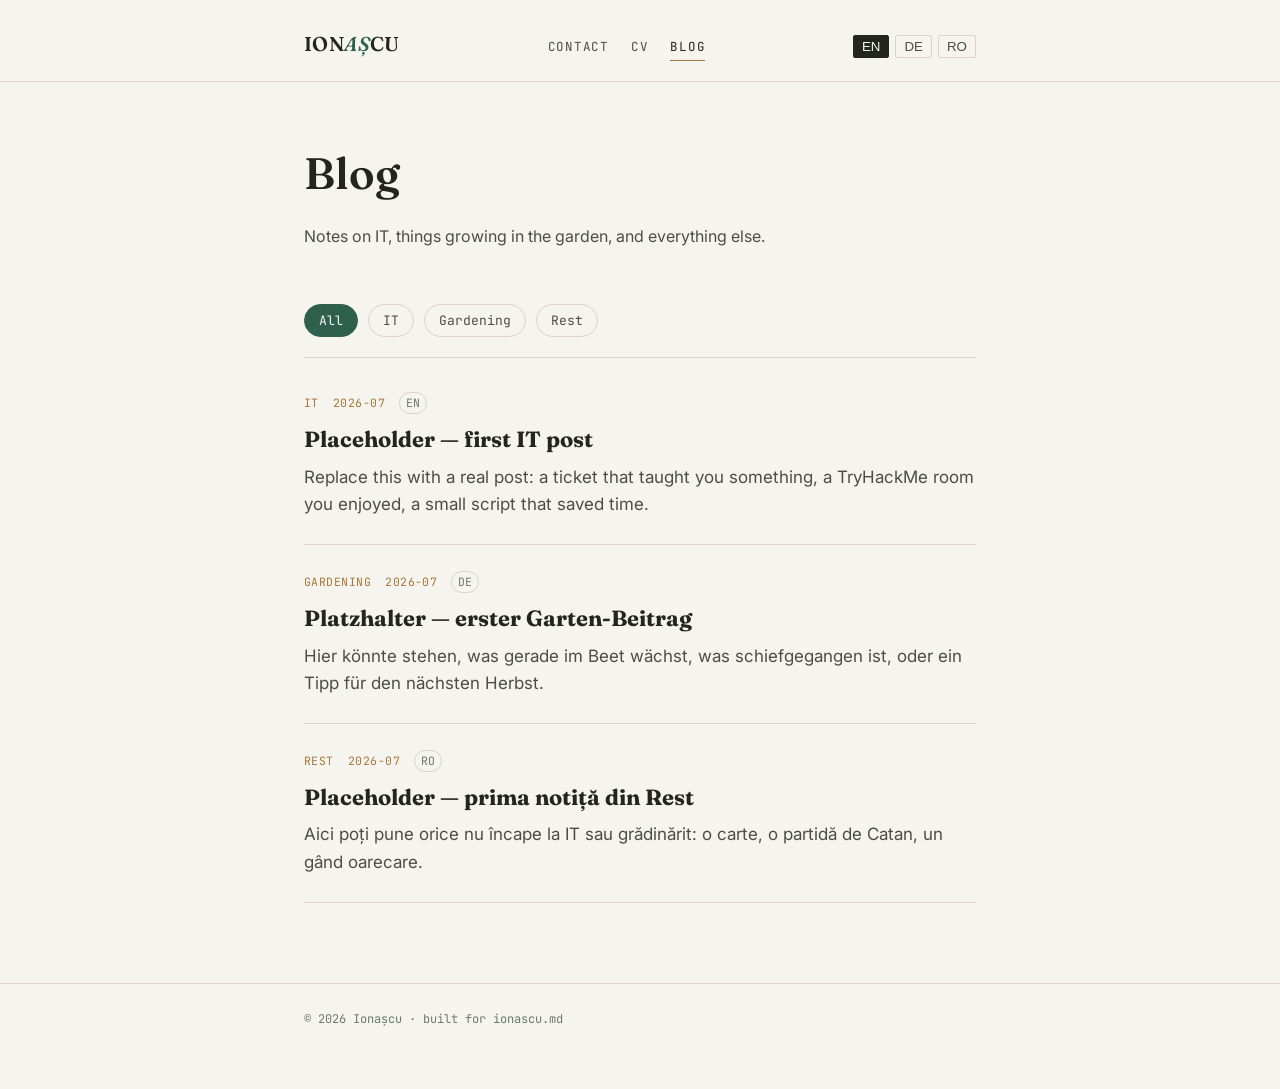
==== blog.html @ bf121630 "Add files via upload" ====
<!DOCTYPE html>
<html lang="en">
<head>
<meta charset="UTF-8">
<meta name="viewport" content="width=device-width, initial-scale=1.0">
<title>Blog — Ionașcu</title>
<meta name="description" content="Notes on IT, gardening, and everything else — by Ionașcu.">
<link rel="preconnect" href="https://fonts.googleapis.com">
<link rel="preconnect" href="https://fonts.gstatic.com" crossorigin>
<link href="https://fonts.googleapis.com/css2?family=Fraunces:ital,opsz,wght@0,9..144,400;0,9..144,600;1,9..144,500&family=Inter:wght@400;500;600&family=JetBrains+Mono:wght@400;500&display=swap" rel="stylesheet">
<link rel="stylesheet" href="assets/css/style.css">
</head>
<body>

<header class="site-header">
  <div class="wrap">
    <a class="brand" href="index.html">ION<em>AȘ</em>CU</a>
    <nav class="main-nav">
      <a href="index.html" data-i18n="nav_home">Contact</a>
      <a href="cv.html" data-i18n="nav_cv">CV</a>
      <a href="blog.html" data-i18n="nav_blog">Blog</a>
    </nav>
    <div class="lang-switch">
      <button data-lang="en">EN</button>
      <button data-lang="de">DE</button>
      <button data-lang="ro">RO</button>
    </div>
  </div>
</header>

<main class="wrap">
  <div class="page-head">
    <h1 data-i18n="blog_title">Blog</h1>
    <p class="sub" data-i18n="blog_subtitle">Notes on IT, things growing in the garden, and everything else.</p>
  </div>

  <div class="cat-tabs">
    <button data-cat="all" class="active" data-i18n="tab_all">All</button>
    <button data-cat="it" data-i18n="tab_it">IT</button>
    <button data-cat="gardening" data-i18n="tab_gardening">Gardening</button>
    <button data-cat="rest" data-i18n="tab_rest">Rest</button>
  </div>

  <div class="post-list" id="post-list"></div>
</main>

<footer class="site-footer">
  <div class="wrap"><span data-i18n="footer">© 2026 Ionașcu</span></div>
</footer>

<script src="assets/js/i18n.js"></script>
<script src="assets/js/main.js"></script>
</body>
</html>
---- assets/css/style.css ----
/* ==========================================================================
   IONAȘCU — visit card site
   Tokens: paper background, ink text, moss (signal green) + clay (ochre) accents
   Display: Fraunces · Body: Inter · Utility: JetBrains Mono
   ========================================================================== */

:root{
  --paper: #f6f4ee;
  --paper-dim: #efece2;
  --ink: #23261f;
  --ink-soft: #4b4f43;
  --wire: #6e7a6c;
  --moss: #2f5f4d;
  --moss-dim: #cfdcd3;
  --clay: #a8783a;
  --line: #dad5c6;
  --radius: 2px;
  --max-w: 720px;
  --speed: 220ms;
}

@media (prefers-color-scheme: dark){
  /* Intentionally not auto-switching to dark — the paper/ink pairing is the identity.
     Kept as a single deliberate theme rather than a generic light/dark toggle. */
}

*, *::before, *::after{ box-sizing: border-box; }

html{ scroll-behavior: smooth; }
@media (prefers-reduced-motion: reduce){
  html{ scroll-behavior: auto; }
  *, *::before, *::after{ animation-duration: 0.001ms !important; animation-iteration-count: 1 !important; transition-duration: 0.001ms !important; }
}

body{
  margin: 0;
  background: var(--paper);
  color: var(--ink);
  font-family: "Inter", -apple-system, BlinkMacSystemFont, "Segoe UI", sans-serif;
  font-size: 17px;
  line-height: 1.6;
  -webkit-font-smoothing: antialiased;
}

.wrap{
  max-width: var(--max-w);
  margin: 0 auto;
  padding: 0 24px;
}

/* ---------- Header / nav ---------- */
.site-header{
  border-bottom: 1px solid var(--line);
  padding: 28px 0 20px;
}
.site-header .wrap{
  display: flex;
  align-items: baseline;
  justify-content: space-between;
  gap: 16px;
  flex-wrap: wrap;
}
.brand{
  font-family: "Fraunces", Georgia, serif;
  font-weight: 600;
  font-size: 20px;
  letter-spacing: 0.02em;
  color: var(--ink);
  text-decoration: none;
}
.brand em{
  font-style: italic;
  color: var(--moss);
}
nav.main-nav{
  display: flex;
  align-items: center;
  gap: 22px;
}
nav.main-nav a{
  font-family: "JetBrains Mono", monospace;
  font-size: 12.5px;
  letter-spacing: 0.06em;
  text-transform: uppercase;
  color: var(--ink-soft);
  text-decoration: none;
  padding-bottom: 3px;
  border-bottom: 1px solid transparent;
  transition: color var(--speed), border-color var(--speed);
}
nav.main-nav a:hover,
nav.main-nav a:focus-visible{
  color: var(--moss);
  border-color: var(--moss);
}
nav.main-nav a.active{
  color: var(--ink);
  border-color: var(--clay);
}

.lang-switch{
  display: flex;
  gap: 6px;
  font-family: "JetBrains Mono", monospace;
  font-size: 12px;
}
.lang-switch button{
  background: none;
  border: 1px solid var(--line);
  color: var(--ink-soft);
  padding: 3px 8px;
  border-radius: var(--radius);
  cursor: pointer;
  transition: all var(--speed);
}
.lang-switch button:hover{ border-color: var(--moss); color: var(--moss); }
.lang-switch button.active{
  background: var(--ink);
  border-color: var(--ink);
  color: var(--paper);
}

/* ---------- Focus ---------- */
a:focus-visible, button:focus-visible{
  outline: 2px solid var(--moss);
  outline-offset: 2px;
}

/* ---------- Footer ---------- */
.site-footer{
  border-top: 1px solid var(--line);
  margin-top: 80px;
  padding: 26px 0 60px;
  font-family: "JetBrains Mono", monospace;
  font-size: 12px;
  color: var(--wire);
}

/* ---------- Hero (home / contact page) ---------- */
.hero{
  padding: 64px 0 40px;
  position: relative;
}
.hero-mark{
  position: relative;
  margin-bottom: 22px;
}
.hero-mark svg{
  position: absolute;
  top: -18px;
  left: -12px;
  width: 100%;
  max-width: 460px;
  height: auto;
  opacity: 0.55;
  z-index: 0;
}
.hero h1{
  position: relative;
  z-index: 1;
  font-family: "Fraunces", Georgia, serif;
  font-weight: 600;
  font-size: clamp(40px, 8vw, 64px);
  letter-spacing: 0.01em;
  margin: 0;
  line-height: 1;
}
.hero .role{
  position: relative;
  z-index: 1;
  font-family: "JetBrains Mono", monospace;
  font-size: 13px;
  letter-spacing: 0.05em;
  text-transform: uppercase;
  color: var(--moss);
  margin-top: 14px;
}
.hero .tagline{
  max-width: 52ch;
  color: var(--ink-soft);
  margin-top: 18px;
  font-size: 18px;
}

/* ---------- Contact list ---------- */
.contact-list{
  list-style: none;
  margin: 44px 0 0;
  padding: 0;
  border-top: 1px solid var(--line);
}
.contact-list li{
  border-bottom: 1px solid var(--line);
}
.contact-list a{
  display: flex;
  align-items: baseline;
  gap: 18px;
  padding: 18px 4px;
  text-decoration: none;
  color: var(--ink);
  transition: padding-left var(--speed), color var(--speed);
}
.contact-list a:hover,
.contact-list a:focus-visible{
  padding-left: 12px;
  color: var(--moss);
}
.contact-list .tag{
  font-family: "JetBrains Mono", monospace;
  font-size: 12px;
  color: var(--clay);
  min-width: 78px;
}
.contact-list .label{
  font-family: "Fraunces", Georgia, serif;
  font-size: 20px;
}
.contact-list .handle{
  margin-left: auto;
  font-family: "JetBrains Mono", monospace;
  font-size: 13px;
  color: var(--wire);
  white-space: nowrap;
}

.note{
  margin-top: 30px;
  font-size: 14px;
  color: var(--wire);
}

/* ---------- Page heading (CV / Blog) ---------- */
.page-head{
  padding: 56px 0 8px;
}
.page-head h1{
  font-family: "Fraunces", Georgia, serif;
  font-weight: 600;
  font-size: clamp(32px, 6vw, 44px);
  margin: 0 0 10px;
}
.page-head .sub{
  color: var(--ink-soft);
  font-size: 16px;
  max-width: 58ch;
}

/* ---------- CV timeline ---------- */
.cv-section{
  margin-top: 46px;
}
.cv-section > h2{
  font-family: "JetBrains Mono", monospace;
  font-size: 12.5px;
  letter-spacing: 0.08em;
  text-transform: uppercase;
  color: var(--moss);
  border-bottom: 1px solid var(--line);
  padding-bottom: 10px;
  margin-bottom: 6px;
}
.timeline{
  border-left: 1px solid var(--line);
  margin-left: 4px;
}
.entry{
  position: relative;
  padding: 22px 0 22px 26px;
}
.entry::before{
  content: "";
  position: absolute;
  left: -4.5px;
  top: 28px;
  width: 8px;
  height: 8px;
  background: var(--paper);
  border: 1.5px solid var(--moss);
  border-radius: 50%;
}
.entry .dates{
  font-family: "JetBrains Mono", monospace;
  font-size: 12px;
  color: var(--clay);
  letter-spacing: 0.02em;
}
.entry h3{
  font-family: "Fraunces", Georgia, serif;
  font-size: 20px;
  margin: 4px 0 2px;
}
.entry .org{
  color: var(--ink-soft);
  font-size: 14.5px;
  margin-bottom: 8px;
}
.entry ul{
  margin: 6px 0 0;
  padding-left: 18px;
}
.entry li{
  margin: 4px 0;
  font-size: 15px;
  color: var(--ink-soft);
}

.skill-grid{
  display: grid;
  grid-template-columns: 1fr 1fr;
  gap: 22px 30px;
  margin-top: 4px;
}
@media (max-width: 560px){
  .skill-grid{ grid-template-columns: 1fr; }
}
.skill-grid h4{
  font-family: "JetBrains Mono", monospace;
  font-size: 11.5px;
  letter-spacing: 0.06em;
  text-transform: uppercase;
  color: var(--wire);
  margin: 18px 0 8px;
}
.skill-grid p, .skill-grid ul{
  margin: 0;
  font-size: 15px;
  color: var(--ink-soft);
}
.skill-grid ul{ padding-left: 18px; }

.lang-bars{ margin-top: 4px; }
.lang-bar{
  display: grid;
  grid-template-columns: 90px 1fr 40px;
  align-items: center;
  gap: 10px;
  margin: 8px 0;
  font-family: "JetBrains Mono", monospace;
  font-size: 12.5px;
}
.lang-bar .track{
  height: 6px;
  background: var(--paper-dim);
  border-radius: 4px;
  overflow: hidden;
}
.lang-bar .fill{ height: 100%; background: var(--moss); }

.print-btn{
  font-family: "JetBrains Mono", monospace;
  font-size: 12px;
  letter-spacing: 0.05em;
  text-transform: uppercase;
  background: none;
  border: 1px solid var(--ink);
  color: var(--ink);
  padding: 9px 16px;
  border-radius: var(--radius);
  cursor: pointer;
  margin-top: 40px;
  transition: all var(--speed);
}
.print-btn:hover{ background: var(--ink); color: var(--paper); }

/* ---------- Blog ---------- */
.cat-tabs{
  display: flex;
  gap: 10px;
  flex-wrap: wrap;
  margin: 30px 0 8px;
  padding-bottom: 20px;
  border-bottom: 1px solid var(--line);
}
.cat-tabs button{
  font-family: "JetBrains Mono", monospace;
  font-size: 13px;
  background: none;
  border: 1px solid var(--line);
  color: var(--ink-soft);
  padding: 7px 14px;
  border-radius: 999px;
  cursor: pointer;
  transition: all var(--speed);
}
.cat-tabs button:hover{ border-color: var(--moss); color: var(--moss); }
.cat-tabs button.active{
  background: var(--moss);
  border-color: var(--moss);
  color: var(--paper);
}

.post-list{ margin-top: 8px; }
.post{
  padding: 26px 0;
  border-bottom: 1px solid var(--line);
}
.post .meta{
  font-family: "JetBrains Mono", monospace;
  font-size: 11.5px;
  letter-spacing: 0.04em;
  text-transform: uppercase;
  color: var(--clay);
  display: flex;
  gap: 14px;
  align-items: center;
}
.post .meta .lang-tag{
  color: var(--wire);
  border: 1px solid var(--line);
  padding: 1px 6px;
  border-radius: 999px;
  text-transform: none;
  letter-spacing: 0;
}
.post h3{
  font-family: "Fraunces", Georgia, serif;
  font-size: 22px;
  margin: 8px 0 6px;
}
.post p{ color: var(--ink-soft); margin: 0; }
.post.hidden{ display: none; }

.empty-state{
  padding: 40px 0;
  color: var(--wire);
  font-family: "JetBrains Mono", monospace;
  font-size: 13px;
}

[data-i18n], [data-i18n-html]{ }
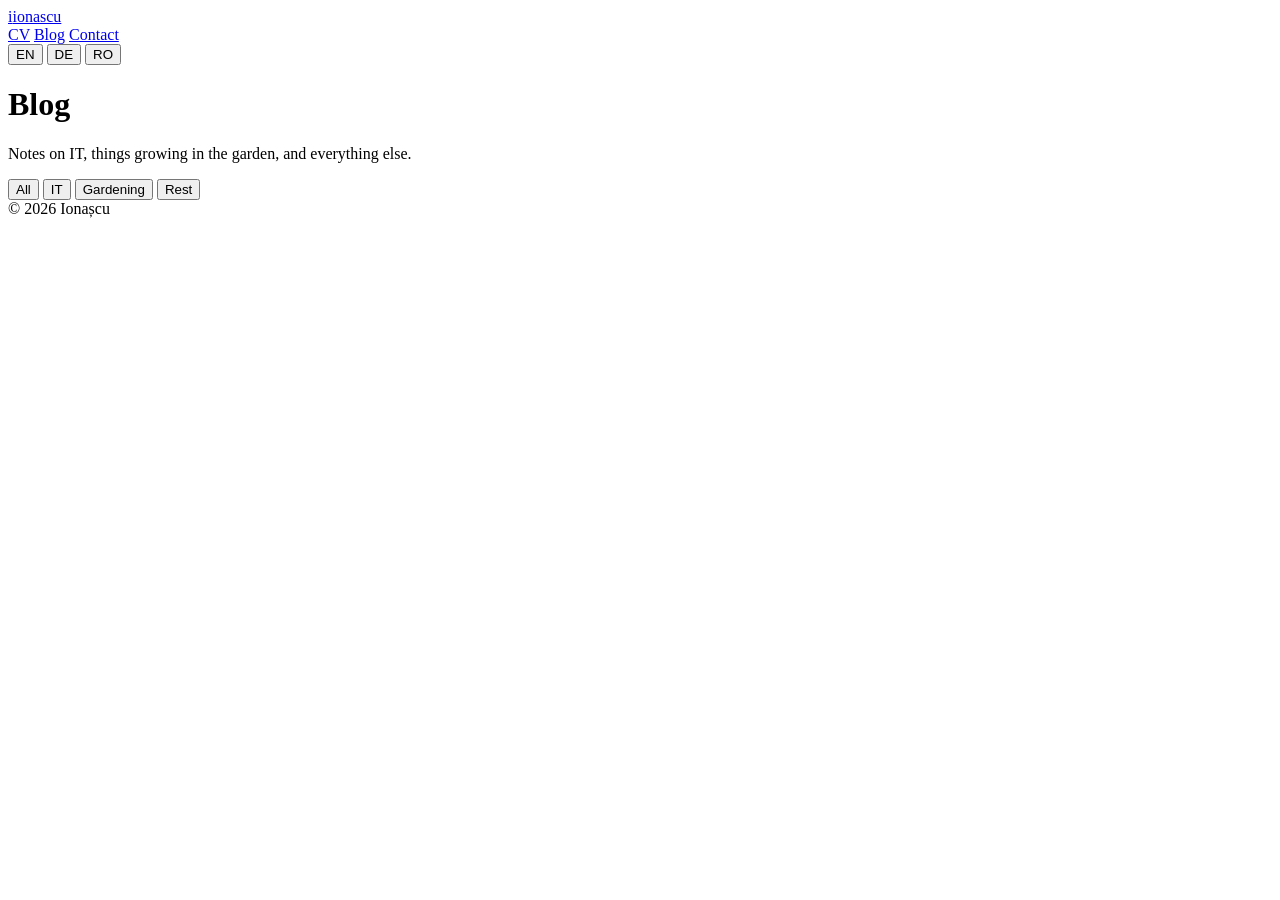
==== commit ad0cf5e8: "Add files via upload" ====
--- a/blog.html
+++ b/blog.html
@@ -8,17 +8,21 @@
 <link rel="preconnect" href="https://fonts.googleapis.com">
 <link rel="preconnect" href="https://fonts.gstatic.com" crossorigin>
 <link href="https://fonts.googleapis.com/css2?family=Fraunces:ital,opsz,wght@0,9..144,400;0,9..144,600;1,9..144,500&family=Inter:wght@400;500;600&family=JetBrains+Mono:wght@400;500&display=swap" rel="stylesheet">
+<link rel="icon" type="image/x-icon" href="favicon.ico">
+<link rel="icon" type="image/png" sizes="32x32" href="assets/img/favicon-32x32.png">
+<link rel="icon" type="image/png" sizes="16x16" href="assets/img/favicon-16x16.png">
+<link rel="apple-touch-icon" sizes="180x180" href="assets/img/apple-touch-icon.png">
 <link rel="stylesheet" href="assets/css/style.css">
 </head>
 <body>
 
 <header class="site-header">
   <div class="wrap">
-    <a class="brand" href="index.html">ION<em>AȘ</em>CU</a>
+    <a class="brand" href="index.html"><span class="badge badge--sm">i</span><span class="word">ionascu</span></a>
     <nav class="main-nav">
-      <a href="index.html" data-i18n="nav_home">Contact</a>
       <a href="cv.html" data-i18n="nav_cv">CV</a>
       <a href="blog.html" data-i18n="nav_blog">Blog</a>
+      <a href="contact.html" data-i18n="nav_contact">Contact</a>
     </nav>
     <div class="lang-switch">
       <button data-lang="en">EN</button>
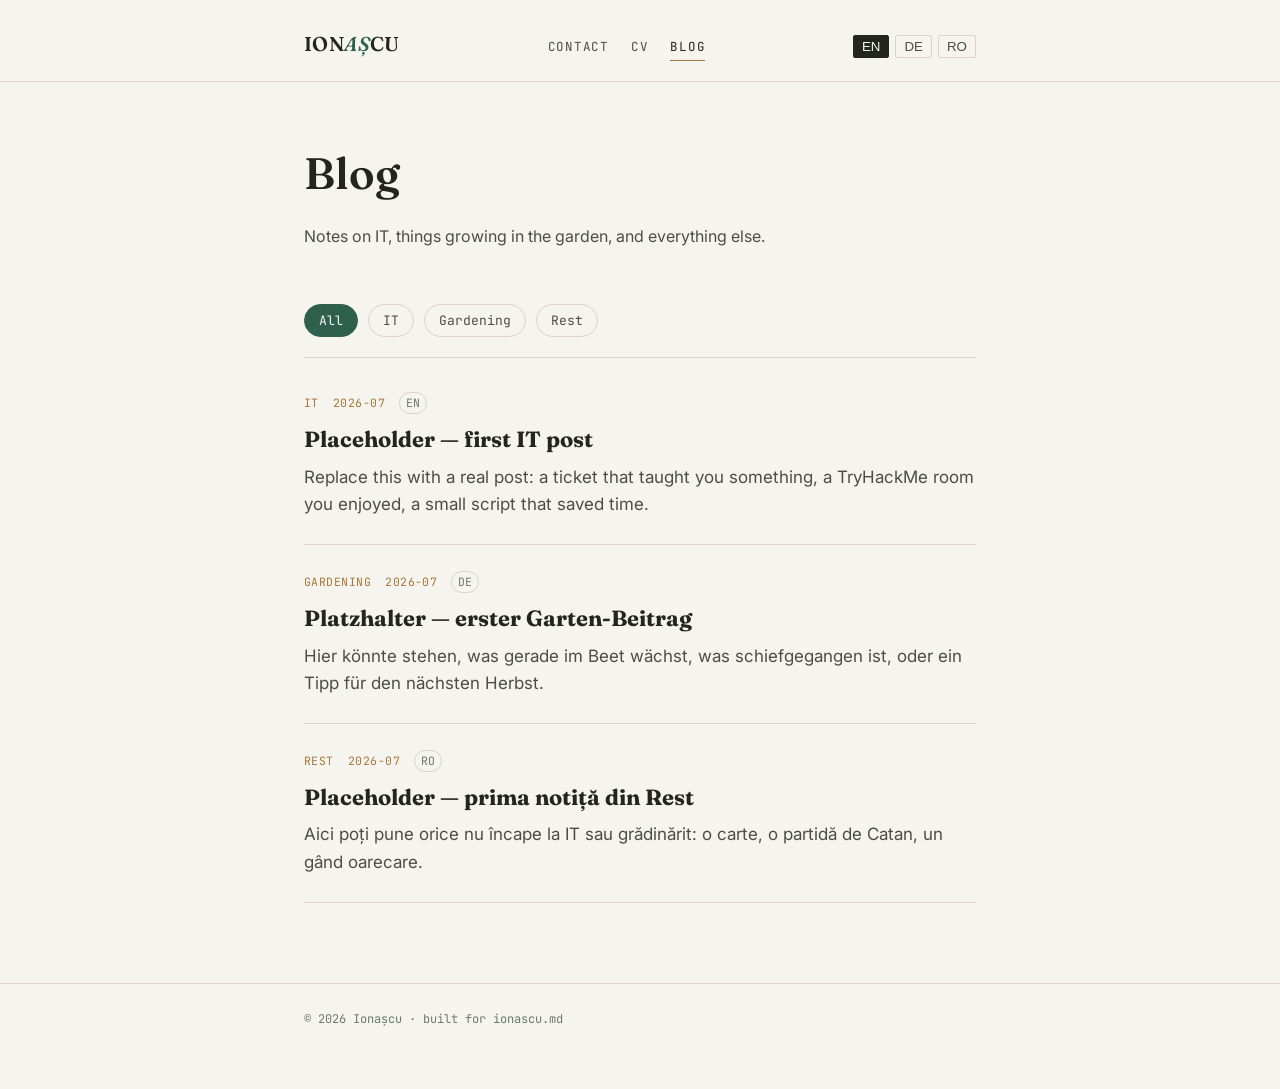
==== commit e39b6648: "Add files via upload" ====
--- a/blog.html
+++ b/blog.html
@@ -8,21 +8,17 @@
 <link rel="preconnect" href="https://fonts.googleapis.com">
 <link rel="preconnect" href="https://fonts.gstatic.com" crossorigin>
 <link href="https://fonts.googleapis.com/css2?family=Fraunces:ital,opsz,wght@0,9..144,400;0,9..144,600;1,9..144,500&family=Inter:wght@400;500;600&family=JetBrains+Mono:wght@400;500&display=swap" rel="stylesheet">
-<link rel="icon" type="image/x-icon" href="favicon.ico">
-<link rel="icon" type="image/png" sizes="32x32" href="assets/img/favicon-32x32.png">
-<link rel="icon" type="image/png" sizes="16x16" href="assets/img/favicon-16x16.png">
-<link rel="apple-touch-icon" sizes="180x180" href="assets/img/apple-touch-icon.png">
 <link rel="stylesheet" href="assets/css/style.css">
 </head>
 <body>
 
 <header class="site-header">
   <div class="wrap">
-    <a class="brand" href="index.html"><span class="badge badge--sm">i</span><span class="word">ionascu</span></a>
+    <a class="brand" href="index.html">ION<em>AȘ</em>CU</a>
     <nav class="main-nav">
+      <a href="index.html" data-i18n="nav_home">Contact</a>
       <a href="cv.html" data-i18n="nav_cv">CV</a>
       <a href="blog.html" data-i18n="nav_blog">Blog</a>
-      <a href="contact.html" data-i18n="nav_contact">Contact</a>
     </nav>
     <div class="lang-switch">
       <button data-lang="en">EN</button>
--- a/assets/css/style.css
+++ b/assets/css/style.css
@@ -0,0 +1,431 @@
+/* ==========================================================================
+   IONAȘCU — visit card site
+   Tokens: paper background, ink text, moss (signal green) + clay (ochre) accents
+   Display: Fraunces · Body: Inter · Utility: JetBrains Mono
+   ========================================================================== */
+
+:root{
+  --paper: #f6f4ee;
+  --paper-dim: #efece2;
+  --ink: #23261f;
+  --ink-soft: #4b4f43;
+  --wire: #6e7a6c;
+  --moss: #2f5f4d;
+  --moss-dim: #cfdcd3;
+  --clay: #a8783a;
+  --line: #dad5c6;
+  --radius: 2px;
+  --max-w: 720px;
+  --speed: 220ms;
+}
+
+@media (prefers-color-scheme: dark){
+  /* Intentionally not auto-switching to dark — the paper/ink pairing is the identity.
+     Kept as a single deliberate theme rather than a generic light/dark toggle. */
+}
+
+*, *::before, *::after{ box-sizing: border-box; }
+
+html{ scroll-behavior: smooth; }
+@media (prefers-reduced-motion: reduce){
+  html{ scroll-behavior: auto; }
+  *, *::before, *::after{ animation-duration: 0.001ms !important; animation-iteration-count: 1 !important; transition-duration: 0.001ms !important; }
+}
+
+body{
+  margin: 0;
+  background: var(--paper);
+  color: var(--ink);
+  font-family: "Inter", -apple-system, BlinkMacSystemFont, "Segoe UI", sans-serif;
+  font-size: 17px;
+  line-height: 1.6;
+  -webkit-font-smoothing: antialiased;
+}
+
+.wrap{
+  max-width: var(--max-w);
+  margin: 0 auto;
+  padding: 0 24px;
+}
+
+/* ---------- Header / nav ---------- */
+.site-header{
+  border-bottom: 1px solid var(--line);
+  padding: 28px 0 20px;
+}
+.site-header .wrap{
+  display: flex;
+  align-items: baseline;
+  justify-content: space-between;
+  gap: 16px;
+  flex-wrap: wrap;
+}
+.brand{
+  font-family: "Fraunces", Georgia, serif;
+  font-weight: 600;
+  font-size: 20px;
+  letter-spacing: 0.02em;
+  color: var(--ink);
+  text-decoration: none;
+}
+.brand em{
+  font-style: italic;
+  color: var(--moss);
+}
+nav.main-nav{
+  display: flex;
+  align-items: center;
+  gap: 22px;
+}
+nav.main-nav a{
+  font-family: "JetBrains Mono", monospace;
+  font-size: 12.5px;
+  letter-spacing: 0.06em;
+  text-transform: uppercase;
+  color: var(--ink-soft);
+  text-decoration: none;
+  padding-bottom: 3px;
+  border-bottom: 1px solid transparent;
+  transition: color var(--speed), border-color var(--speed);
+}
+nav.main-nav a:hover,
+nav.main-nav a:focus-visible{
+  color: var(--moss);
+  border-color: var(--moss);
+}
+nav.main-nav a.active{
+  color: var(--ink);
+  border-color: var(--clay);
+}
+
+.lang-switch{
+  display: flex;
+  gap: 6px;
+  font-family: "JetBrains Mono", monospace;
+  font-size: 12px;
+}
+.lang-switch button{
+  background: none;
+  border: 1px solid var(--line);
+  color: var(--ink-soft);
+  padding: 3px 8px;
+  border-radius: var(--radius);
+  cursor: pointer;
+  transition: all var(--speed);
+}
+.lang-switch button:hover{ border-color: var(--moss); color: var(--moss); }
+.lang-switch button.active{
+  background: var(--ink);
+  border-color: var(--ink);
+  color: var(--paper);
+}
+
+/* ---------- Focus ---------- */
+a:focus-visible, button:focus-visible{
+  outline: 2px solid var(--moss);
+  outline-offset: 2px;
+}
+
+/* ---------- Footer ---------- */
+.site-footer{
+  border-top: 1px solid var(--line);
+  margin-top: 80px;
+  padding: 26px 0 60px;
+  font-family: "JetBrains Mono", monospace;
+  font-size: 12px;
+  color: var(--wire);
+}
+
+/* ---------- Hero (home / contact page) ---------- */
+.hero{
+  padding: 64px 0 40px;
+  position: relative;
+}
+.hero-mark{
+  position: relative;
+  margin-bottom: 22px;
+}
+.hero-mark svg{
+  position: absolute;
+  top: -18px;
+  left: -12px;
+  width: 100%;
+  max-width: 460px;
+  height: auto;
+  opacity: 0.55;
+  z-index: 0;
+}
+.hero h1{
+  position: relative;
+  z-index: 1;
+  font-family: "Fraunces", Georgia, serif;
+  font-weight: 600;
+  font-size: clamp(40px, 8vw, 64px);
+  letter-spacing: 0.01em;
+  margin: 0;
+  line-height: 1;
+}
+.hero .role{
+  position: relative;
+  z-index: 1;
+  font-family: "JetBrains Mono", monospace;
+  font-size: 13px;
+  letter-spacing: 0.05em;
+  text-transform: uppercase;
+  color: var(--moss);
+  margin-top: 14px;
+}
+.hero .tagline{
+  max-width: 52ch;
+  color: var(--ink-soft);
+  margin-top: 18px;
+  font-size: 18px;
+}
+
+/* ---------- Contact list ---------- */
+.contact-list{
+  list-style: none;
+  margin: 44px 0 0;
+  padding: 0;
+  border-top: 1px solid var(--line);
+}
+.contact-list li{
+  border-bottom: 1px solid var(--line);
+}
+.contact-list a{
+  display: flex;
+  align-items: baseline;
+  gap: 18px;
+  padding: 18px 4px;
+  text-decoration: none;
+  color: var(--ink);
+  transition: padding-left var(--speed), color var(--speed);
+}
+.contact-list a:hover,
+.contact-list a:focus-visible{
+  padding-left: 12px;
+  color: var(--moss);
+}
+.contact-list .tag{
+  font-family: "JetBrains Mono", monospace;
+  font-size: 12px;
+  color: var(--clay);
+  min-width: 78px;
+}
+.contact-list .label{
+  font-family: "Fraunces", Georgia, serif;
+  font-size: 20px;
+}
+.contact-list .handle{
+  margin-left: auto;
+  font-family: "JetBrains Mono", monospace;
+  font-size: 13px;
+  color: var(--wire);
+  white-space: nowrap;
+}
+
+.note{
+  margin-top: 30px;
+  font-size: 14px;
+  color: var(--wire);
+}
+
+/* ---------- Page heading (CV / Blog) ---------- */
+.page-head{
+  padding: 56px 0 8px;
+}
+.page-head h1{
+  font-family: "Fraunces", Georgia, serif;
+  font-weight: 600;
+  font-size: clamp(32px, 6vw, 44px);
+  margin: 0 0 10px;
+}
+.page-head .sub{
+  color: var(--ink-soft);
+  font-size: 16px;
+  max-width: 58ch;
+}
+
+/* ---------- CV timeline ---------- */
+.cv-section{
+  margin-top: 46px;
+}
+.cv-section > h2{
+  font-family: "JetBrains Mono", monospace;
+  font-size: 12.5px;
+  letter-spacing: 0.08em;
+  text-transform: uppercase;
+  color: var(--moss);
+  border-bottom: 1px solid var(--line);
+  padding-bottom: 10px;
+  margin-bottom: 6px;
+}
+.timeline{
+  border-left: 1px solid var(--line);
+  margin-left: 4px;
+}
+.entry{
+  position: relative;
+  padding: 22px 0 22px 26px;
+}
+.entry::before{
+  content: "";
+  position: absolute;
+  left: -4.5px;
+  top: 28px;
+  width: 8px;
+  height: 8px;
+  background: var(--paper);
+  border: 1.5px solid var(--moss);
+  border-radius: 50%;
+}
+.entry .dates{
+  font-family: "JetBrains Mono", monospace;
+  font-size: 12px;
+  color: var(--clay);
+  letter-spacing: 0.02em;
+}
+.entry h3{
+  font-family: "Fraunces", Georgia, serif;
+  font-size: 20px;
+  margin: 4px 0 2px;
+}
+.entry .org{
+  color: var(--ink-soft);
+  font-size: 14.5px;
+  margin-bottom: 8px;
+}
+.entry ul{
+  margin: 6px 0 0;
+  padding-left: 18px;
+}
+.entry li{
+  margin: 4px 0;
+  font-size: 15px;
+  color: var(--ink-soft);
+}
+
+.skill-grid{
+  display: grid;
+  grid-template-columns: 1fr 1fr;
+  gap: 22px 30px;
+  margin-top: 4px;
+}
+@media (max-width: 560px){
+  .skill-grid{ grid-template-columns: 1fr; }
+}
+.skill-grid h4{
+  font-family: "JetBrains Mono", monospace;
+  font-size: 11.5px;
+  letter-spacing: 0.06em;
+  text-transform: uppercase;
+  color: var(--wire);
+  margin: 18px 0 8px;
+}
+.skill-grid p, .skill-grid ul{
+  margin: 0;
+  font-size: 15px;
+  color: var(--ink-soft);
+}
+.skill-grid ul{ padding-left: 18px; }
+
+.lang-bars{ margin-top: 4px; }
+.lang-bar{
+  display: grid;
+  grid-template-columns: 90px 1fr 40px;
+  align-items: center;
+  gap: 10px;
+  margin: 8px 0;
+  font-family: "JetBrains Mono", monospace;
+  font-size: 12.5px;
+}
+.lang-bar .track{
+  height: 6px;
+  background: var(--paper-dim);
+  border-radius: 4px;
+  overflow: hidden;
+}
+.lang-bar .fill{ height: 100%; background: var(--moss); }
+
+.print-btn{
+  font-family: "JetBrains Mono", monospace;
+  font-size: 12px;
+  letter-spacing: 0.05em;
+  text-transform: uppercase;
+  background: none;
+  border: 1px solid var(--ink);
+  color: var(--ink);
+  padding: 9px 16px;
+  border-radius: var(--radius);
+  cursor: pointer;
+  margin-top: 40px;
+  transition: all var(--speed);
+}
+.print-btn:hover{ background: var(--ink); color: var(--paper); }
+
+/* ---------- Blog ---------- */
+.cat-tabs{
+  display: flex;
+  gap: 10px;
+  flex-wrap: wrap;
+  margin: 30px 0 8px;
+  padding-bottom: 20px;
+  border-bottom: 1px solid var(--line);
+}
+.cat-tabs button{
+  font-family: "JetBrains Mono", monospace;
+  font-size: 13px;
+  background: none;
+  border: 1px solid var(--line);
+  color: var(--ink-soft);
+  padding: 7px 14px;
+  border-radius: 999px;
+  cursor: pointer;
+  transition: all var(--speed);
+}
+.cat-tabs button:hover{ border-color: var(--moss); color: var(--moss); }
+.cat-tabs button.active{
+  background: var(--moss);
+  border-color: var(--moss);
+  color: var(--paper);
+}
+
+.post-list{ margin-top: 8px; }
+.post{
+  padding: 26px 0;
+  border-bottom: 1px solid var(--line);
+}
+.post .meta{
+  font-family: "JetBrains Mono", monospace;
+  font-size: 11.5px;
+  letter-spacing: 0.04em;
+  text-transform: uppercase;
+  color: var(--clay);
+  display: flex;
+  gap: 14px;
+  align-items: center;
+}
+.post .meta .lang-tag{
+  color: var(--wire);
+  border: 1px solid var(--line);
+  padding: 1px 6px;
+  border-radius: 999px;
+  text-transform: none;
+  letter-spacing: 0;
+}
+.post h3{
+  font-family: "Fraunces", Georgia, serif;
+  font-size: 22px;
+  margin: 8px 0 6px;
+}
+.post p{ color: var(--ink-soft); margin: 0; }
+.post.hidden{ display: none; }
+
+.empty-state{
+  padding: 40px 0;
+  color: var(--wire);
+  font-family: "JetBrains Mono", monospace;
+  font-size: 13px;
+}
+
+[data-i18n], [data-i18n-html]{ }
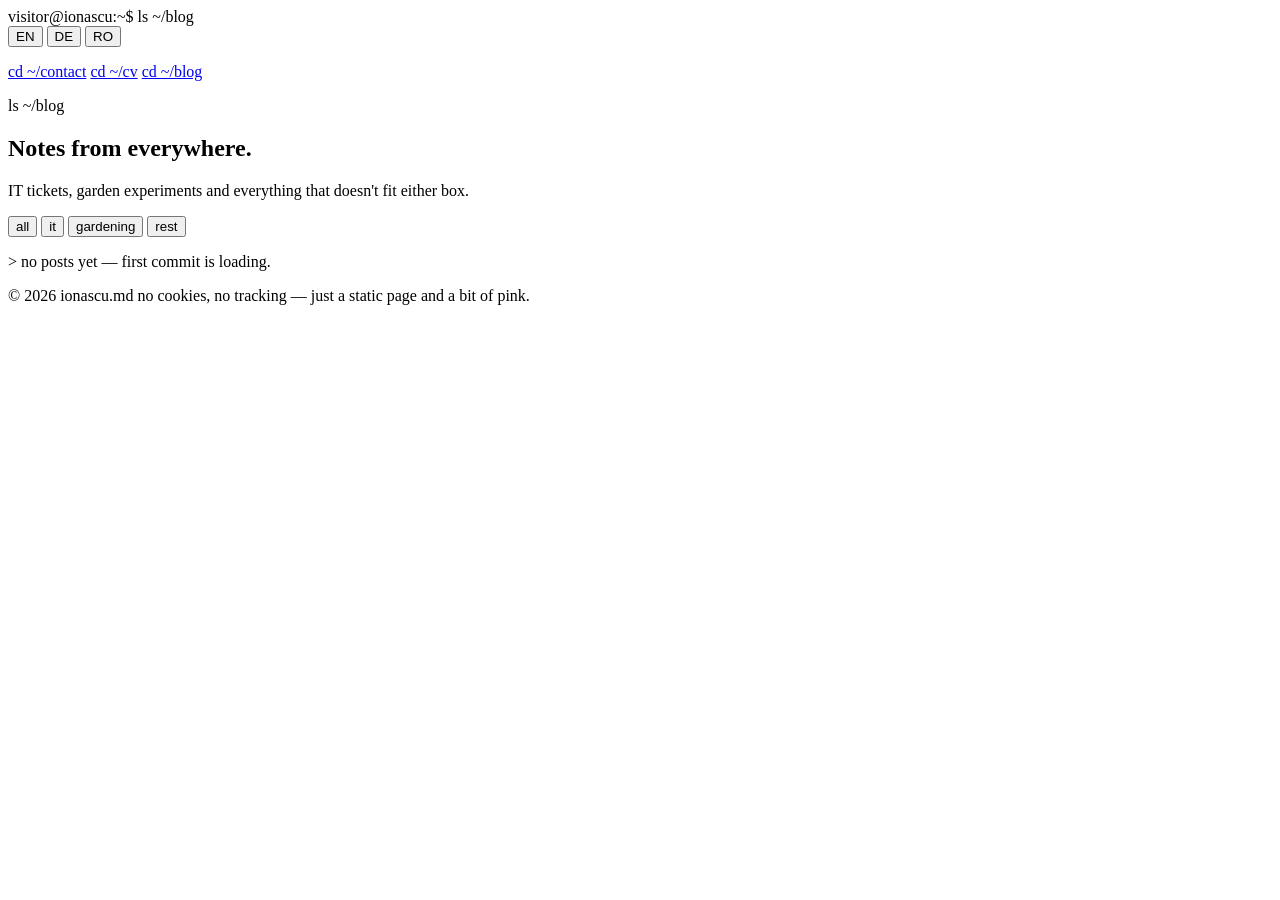
==== commit 3933ca35: "Add files via upload" ====
--- a/blog.html
+++ b/blog.html
@@ -3,52 +3,58 @@
 <head>
 <meta charset="UTF-8">
 <meta name="viewport" content="width=device-width, initial-scale=1.0">
-<title>Blog — Ionașcu</title>
-<meta name="description" content="Notes on IT, gardening, and everything else — by Ionașcu.">
-<link rel="preconnect" href="https://fonts.googleapis.com">
-<link rel="preconnect" href="https://fonts.gstatic.com" crossorigin>
-<link href="https://fonts.googleapis.com/css2?family=Fraunces:ital,opsz,wght@0,9..144,400;0,9..144,600;1,9..144,500&family=Inter:wght@400;500;600&family=JetBrains+Mono:wght@400;500&display=swap" rel="stylesheet">
-<link rel="stylesheet" href="assets/css/style.css">
+<title>ionascu.md — blog</title>
+<meta name="description" content="Blog of ionascu.md — IT, gardening and everything else.">
+<link rel="icon" href="assets/favicon.svg" type="image/svg+xml">
+<link rel="stylesheet" href="assets/style.css">
 </head>
-<body>
+<body data-page="blog">
+<div class="wrap">
 
-<header class="site-header">
-  <div class="wrap">
-    <a class="brand" href="index.html">ION<em>AȘ</em>CU</a>
-    <nav class="main-nav">
-      <a href="index.html" data-i18n="nav_home">Contact</a>
-      <a href="cv.html" data-i18n="nav_cv">CV</a>
-      <a href="blog.html" data-i18n="nav_blog">Blog</a>
-    </nav>
-    <div class="lang-switch">
-      <button data-lang="en">EN</button>
-      <button data-lang="de">DE</button>
-      <button data-lang="ro">RO</button>
+  <div class="termbar">
+    <div class="termbar-top">
+      <div class="dots"><span></span><span></span><span></span></div>
+      <div class="termbar-path" data-i18n="path">visitor@ionascu:~$ ls ~/blog</div>
+      <div class="lang-switch" role="group" aria-label="Language">
+        <button type="button" data-lang="en" aria-pressed="true">EN</button>
+        <button type="button" data-lang="de" aria-pressed="false">DE</button>
+        <button type="button" data-lang="ro" aria-pressed="false">RO</button>
+      </div>
+    </div>
+    <div class="termbar-body">
+      <p class="prompt-line" data-i18n-html="prompt_html"></p>
+      <nav class="commands">
+        <a href="index.html" data-i18n="nav_contact">cd ~/contact</a>
+        <a href="cv.html" data-i18n="nav_cv">cd ~/cv</a>
+        <a href="blog.html" aria-current="page" data-i18n="nav_blog">cd ~/blog</a>
+      </nav>
     </div>
   </div>
-</header>
 
-<main class="wrap">
-  <div class="page-head">
-    <h1 data-i18n="blog_title">Blog</h1>
-    <p class="sub" data-i18n="blog_subtitle">Notes on IT, things growing in the garden, and everything else.</p>
+  <section class="hero">
+    <p class="eyebrow" data-i18n="eyebrow">ls ~/blog</p>
+    <h1 data-i18n-html="title_html">Notes from <span class="accent">everywhere</span>.</h1>
+    <p class="tagline" data-i18n="tagline">IT tickets, garden experiments and everything that doesn't fit either box.</p>
+  </section>
+
+  <div class="tabs" role="tablist" aria-label="Blog categories">
+    <button class="tab" type="button" data-cat="all" role="tab" aria-selected="true" data-i18n="tab_all">all</button>
+    <button class="tab" type="button" data-cat="it" role="tab" aria-selected="false" data-i18n="tab_it">it</button>
+    <button class="tab" type="button" data-cat="gardening" role="tab" aria-selected="false" data-i18n="tab_gardening">gardening</button>
+    <button class="tab" type="button" data-cat="rest" role="tab" aria-selected="false" data-i18n="tab_rest">rest</button>
   </div>
 
-  <div class="cat-tabs">
-    <button data-cat="all" class="active" data-i18n="tab_all">All</button>
-    <button data-cat="it" data-i18n="tab_it">IT</button>
-    <button data-cat="gardening" data-i18n="tab_gardening">Gardening</button>
-    <button data-cat="rest" data-i18n="tab_rest">Rest</button>
+  <div class="posts">
+    <p class="empty" id="empty-state"><span>&gt;</span> no posts yet — first commit is loading.</p>
   </div>
 
-  <div class="post-list" id="post-list"></div>
-</main>
+  <footer>
+    <span data-i18n="footer_left">© 2026 ionascu.md</span>
+    <span data-i18n="footer_note">no cookies, no tracking — just a static page and a bit of pink.</span>
+  </footer>
 
-<footer class="site-footer">
-  <div class="wrap"><span data-i18n="footer">© 2026 Ionașcu</span></div>
-</footer>
-
-<script src="assets/js/i18n.js"></script>
-<script src="assets/js/main.js"></script>
+</div>
+<script src="assets/i18n.js"></script>
+<script src="assets/main.js"></script>
 </body>
 </html>
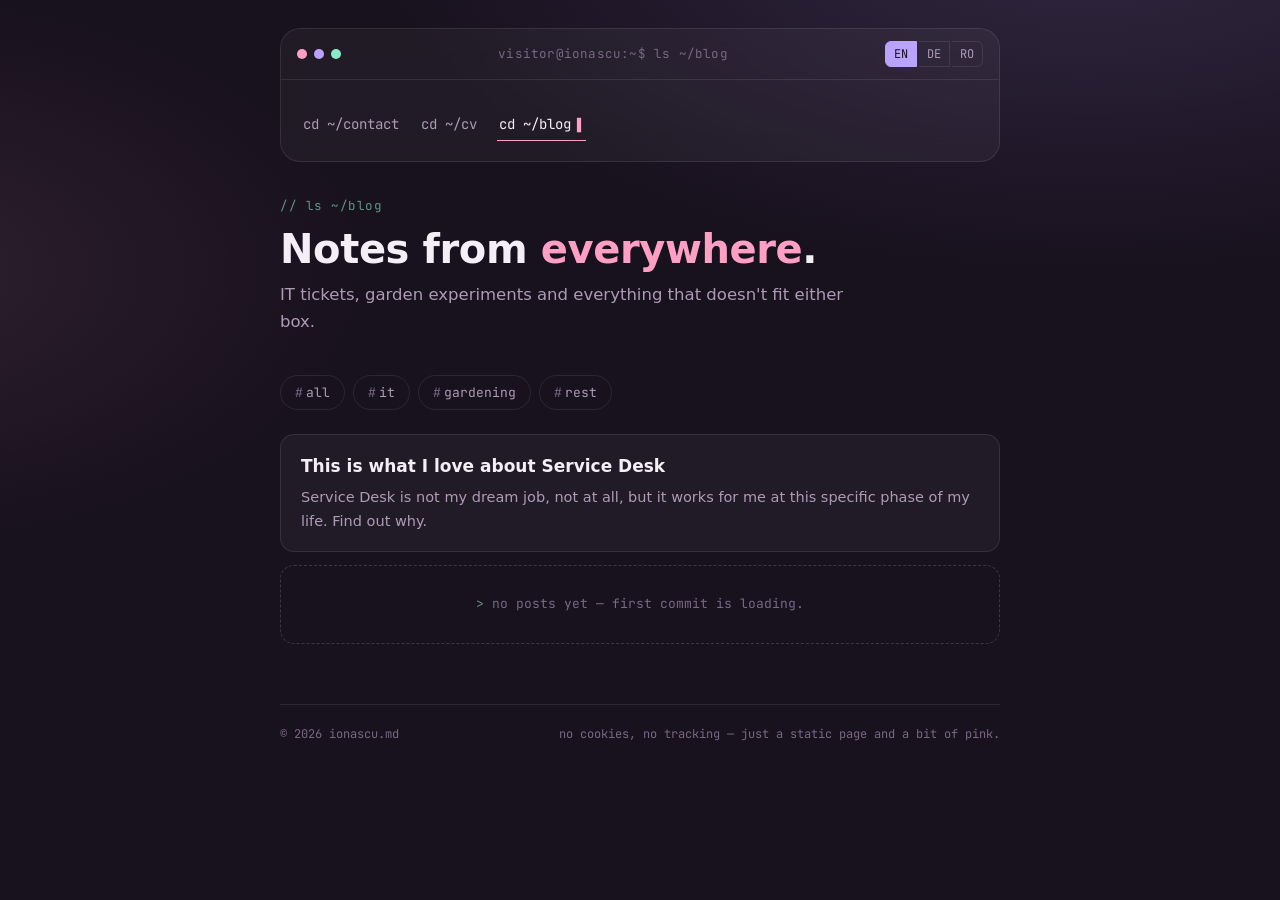
==== commit 64c17900: "Update blog.html" ====
--- a/blog.html
+++ b/blog.html
@@ -44,9 +44,15 @@
     <button class="tab" type="button" data-cat="rest" role="tab" aria-selected="false" data-i18n="tab_rest">rest</button>
   </div>
 
-  <div class="posts">
-    <p class="empty" id="empty-state"><span>&gt;</span> no posts yet — first commit is loading.</p>
-  </div>
+<div class="posts">
+  <article class="post" data-cat="it">
+    <h3 data-i18n="post1_title">This is what I love about Service Desk</h3>
+    <p class="post-excerpt" data-i18n="post1_excerpt">Service Desk is not my dream job, not at all, but it works for me at this specific phase of my life. Find out why.</p>
+    <div class="post-body" data-i18n-html="post1_body"></div>
+  </article>
+
+  <p class="empty" id="empty-state"><span>&gt;</span> no posts yet — first commit is loading.</p>
+</div>
 
   <footer>
     <span data-i18n="footer_left">© 2026 ionascu.md</span>
--- a/assets/style.css
+++ b/assets/style.css
@@ -0,0 +1,466 @@
+/* ionascu.md — visit card
+   Design concept: a softened terminal. Dark plum-glass surface,
+   pastel "syntax" accents instead of hacker-green, CV rendered as
+   a git log, contact rendered as command output. */
+
+@import url('https://fonts.googleapis.com/css2?family=JetBrains+Mono:ital,wght@0,400;0,500;0,600;0,700;1,400&family=Sora:wght@300;400;500;600;700&display=swap');
+
+:root{
+  --bg:            #18111e;
+  --bg-soft:       #1f1726;
+  --panel:         rgba(255,255,255,0.045);
+  --panel-solid:   #241a2c;
+  --border:        rgba(255,255,255,0.09);
+  --border-strong: rgba(255,255,255,0.16);
+
+  --text:          #f4eef7;
+  --text-muted:    #ad9bb6;
+  --text-faint:    #776985;
+
+  --pink:          #ff9fc4;
+  --pink-dim:      #b96e88;
+  --lavender:      #b9a3ff;
+  --lavender-dim:  #8a7bb0;
+  --mint:          #8be8c9;
+  --mint-dim:      #5f9683;
+
+  --radius-lg: 20px;
+  --radius-md: 14px;
+  --radius-sm: 8px;
+
+  --font-display: 'JetBrains Mono', ui-monospace, monospace;
+  --font-body: 'Sora', system-ui, -apple-system, sans-serif;
+
+  --max-w: 760px;
+}
+
+*, *::before, *::after{ box-sizing: border-box; }
+
+html{ scroll-behavior: smooth; }
+
+body{
+  margin: 0;
+  min-height: 100vh;
+  background:
+    radial-gradient(1200px 600px at 85% -10%, rgba(185,163,255,0.16), transparent 60%),
+    radial-gradient(900px 500px at -10% 30%, rgba(255,159,196,0.10), transparent 55%),
+    var(--bg);
+  color: var(--text);
+  font-family: var(--font-body);
+  font-size: 16px;
+  line-height: 1.6;
+  -webkit-font-smoothing: antialiased;
+}
+
+a{ color: inherit; }
+
+::selection{ background: var(--lavender); color: #18111e; }
+
+/* focus visibility */
+a:focus-visible, button:focus-visible, .tab:focus-visible{
+  outline: 2px solid var(--mint);
+  outline-offset: 3px;
+  border-radius: 4px;
+}
+
+.wrap{
+  max-width: var(--max-w);
+  margin: 0 auto;
+  padding: 28px 20px 80px;
+}
+
+/* ---------- terminal title bar / nav (signature element) ---------- */
+
+.termbar{
+  border: 1px solid var(--border);
+  border-radius: var(--radius-lg);
+  background: var(--panel);
+  backdrop-filter: blur(14px);
+  overflow: hidden;
+  margin-bottom: 34px;
+}
+
+.termbar-top{
+  display: flex;
+  align-items: center;
+  gap: 10px;
+  padding: 12px 16px;
+  border-bottom: 1px solid var(--border);
+}
+
+.dots{ display:flex; gap: 7px; }
+.dots span{
+  width: 10px; height: 10px; border-radius: 50%;
+  display: inline-block;
+}
+.dots span:nth-child(1){ background: var(--pink); }
+.dots span:nth-child(2){ background: var(--lavender); }
+.dots span:nth-child(3){ background: var(--mint); }
+
+.termbar-path{
+  font-family: var(--font-display);
+  font-size: 12.5px;
+  color: var(--text-faint);
+  flex: 1;
+  text-align: center;
+  letter-spacing: 0.2px;
+}
+
+.lang-switch{
+  display: flex;
+  gap: 2px;
+  font-family: var(--font-display);
+  font-size: 12px;
+}
+.lang-switch button{
+  background: transparent;
+  border: 1px solid var(--border);
+  color: var(--text-muted);
+  padding: 4px 8px;
+  cursor: pointer;
+  font-family: inherit;
+  font-size: inherit;
+}
+.lang-switch button:first-child{ border-radius: 6px 0 0 6px; }
+.lang-switch button:last-child{ border-radius: 0 6px 6px 0; }
+.lang-switch button + button{ border-left: none; }
+.lang-switch button[aria-pressed="true"]{
+  background: var(--lavender);
+  color: #18111e;
+  border-color: var(--lavender);
+}
+
+.termbar-body{
+  padding: 16px 20px 20px;
+}
+
+.prompt-line{
+  font-family: var(--font-display);
+  font-size: 13.5px;
+  color: var(--text-muted);
+  margin: 0 0 12px;
+}
+.prompt-line .who{ color: var(--mint); }
+.prompt-line .at{ color: var(--text-faint); }
+.prompt-line .path{ color: var(--lavender); }
+
+.commands{
+  display: flex;
+  flex-wrap: wrap;
+  gap: 8px 18px;
+  font-family: var(--font-display);
+  font-size: 14px;
+}
+.commands a{
+  text-decoration: none;
+  color: var(--text-muted);
+  padding: 5px 2px;
+  border-bottom: 1px solid transparent;
+  transition: color .15s ease, border-color .15s ease;
+}
+.commands a:hover{ color: var(--pink); }
+.commands a[aria-current="page"]{
+  color: var(--text);
+  border-color: var(--pink);
+}
+.commands a[aria-current="page"]::after{
+  content: "▋";
+  margin-left: 6px;
+  color: var(--pink);
+  animation: blink 1.1s step-start infinite;
+  font-size: 11px;
+}
+@keyframes blink{ 50%{ opacity: 0; } }
+
+/* ---------- hero / identity ---------- */
+
+.hero{ margin-bottom: 40px; }
+.eyebrow{
+  font-family: var(--font-display);
+  font-size: 12.5px;
+  color: var(--mint-dim);
+  letter-spacing: 0.5px;
+  margin: 0 0 10px;
+}
+.eyebrow::before{ content: "// "; color: var(--mint-dim); }
+
+h1{
+  font-family: var(--font-body);
+  font-weight: 600;
+  font-size: clamp(28px, 5vw, 40px);
+  line-height: 1.15;
+  margin: 0 0 10px;
+  letter-spacing: -0.01em;
+}
+h1 .accent{ color: var(--pink); }
+
+.tagline{
+  color: var(--text-muted);
+  font-size: 16.5px;
+  max-width: 54ch;
+  margin: 0;
+}
+
+h2.section-title{
+  font-family: var(--font-display);
+  font-weight: 600;
+  font-size: 14px;
+  text-transform: lowercase;
+  color: var(--lavender);
+  letter-spacing: 0.3px;
+  margin: 46px 0 16px;
+  display: flex;
+  align-items: center;
+  gap: 10px;
+}
+h2.section-title::before{ content: "$"; color: var(--mint); }
+h2.section-title::after{
+  content: "";
+  flex: 1;
+  height: 1px;
+  background: var(--border);
+}
+
+/* ---------- contact list ---------- */
+
+.contact-list{ list-style: none; margin: 0; padding: 0; display: grid; gap: 10px; }
+
+.contact-item{
+  display: flex;
+  align-items: center;
+  gap: 14px;
+  padding: 14px 16px;
+  border: 1px solid var(--border);
+  border-radius: var(--radius-md);
+  background: var(--panel);
+  text-decoration: none;
+  transition: border-color .15s ease, transform .15s ease, background .15s ease;
+}
+.contact-item:hover{
+  border-color: var(--border-strong);
+  transform: translateX(3px);
+  background: rgba(255,255,255,0.07);
+}
+
+.contact-icon{
+  width: 34px; height: 34px;
+  border-radius: 9px;
+  display: flex; align-items: center; justify-content: center;
+  font-size: 16px;
+  flex: none;
+}
+.ic-mail{ background: rgba(255,159,196,0.16); }
+.ic-hack{ background: rgba(139,232,201,0.16); }
+.ic-game{ background: rgba(185,163,255,0.16); }
+.ic-video{ background: rgba(255,159,196,0.16); }
+
+.contact-meta{ min-width: 0; }
+.contact-key{
+  display: block;
+  font-family: var(--font-display);
+  font-size: 11.5px;
+  color: var(--text-faint);
+  text-transform: lowercase;
+}
+.contact-value{
+  display: block;
+  font-family: var(--font-display);
+  font-size: 14.5px;
+  color: var(--text);
+  white-space: nowrap;
+  overflow: hidden;
+  text-overflow: ellipsis;
+}
+.contact-item:hover .contact-value{ color: var(--pink); }
+
+/* ---------- cv: git-log timeline ---------- */
+
+.log{ position: relative; padding-left: 26px; }
+.log::before{
+  content: "";
+  position: absolute;
+  left: 6px; top: 6px; bottom: 6px;
+  width: 1px;
+  background: linear-gradient(var(--lavender-dim), transparent 95%);
+}
+
+.commit{ position: relative; padding-bottom: 30px; }
+.commit:last-child{ padding-bottom: 4px; }
+.commit::before{
+  content: "";
+  position: absolute;
+  left: -26px; top: 4px;
+  width: 11px; height: 11px;
+  border-radius: 50%;
+  background: var(--bg);
+  border: 2px solid var(--mint);
+}
+.commit.current::before{ border-color: var(--pink); }
+
+.commit-hash{
+  font-family: var(--font-display);
+  font-size: 12px;
+  color: var(--mint-dim);
+}
+.commit.current .commit-hash{ color: var(--pink-dim); }
+.commit-hash .tag{
+  margin-left: 8px;
+  color: var(--text-faint);
+}
+
+.commit-title{
+  font-weight: 600;
+  font-size: 16.5px;
+  margin: 4px 0 2px;
+}
+.commit-org{
+  font-family: var(--font-display);
+  font-size: 12.5px;
+  color: var(--lavender);
+  margin: 0 0 10px;
+}
+
+.commit-body{
+  list-style: none;
+  margin: 0; padding: 0;
+  display: grid;
+  gap: 6px;
+}
+.commit-body li{
+  color: var(--text-muted);
+  font-size: 14.5px;
+  padding-left: 16px;
+  position: relative;
+}
+.commit-body li::before{
+  content: "+";
+  position: absolute; left: 0;
+  color: var(--mint-dim);
+  font-family: var(--font-display);
+}
+
+/* education / skills cards */
+.card-grid{ display: grid; gap: 14px; }
+@media (min-width: 620px){ .card-grid.two{ grid-template-columns: 1fr 1fr; } }
+
+.card{
+  border: 1px solid var(--border);
+  border-radius: var(--radius-md);
+  background: var(--panel);
+  padding: 18px 20px;
+}
+.card h3{
+  font-family: var(--font-display);
+  font-size: 13px;
+  color: var(--mint);
+  margin: 0 0 8px;
+  text-transform: lowercase;
+}
+.card p, .card ul{ margin: 0; color: var(--text-muted); font-size: 14.5px; }
+.card ul{ padding-left: 18px; }
+.card li{ margin-bottom: 4px; }
+
+.tag-row{ display: flex; flex-wrap: wrap; gap: 8px; margin-top: 4px; }
+.tag{
+  font-family: var(--font-display);
+  font-size: 12px;
+  padding: 4px 9px;
+  border-radius: 999px;
+  border: 1px solid var(--border-strong);
+  color: var(--text-muted);
+}
+
+.langs{ display: flex; flex-wrap: wrap; gap: 10px 22px; }
+.langs div{ font-size: 14.5px; }
+.langs b{ color: var(--text); font-weight: 600; }
+.langs span{ color: var(--lavender); font-family: var(--font-display); font-size: 12.5px; }
+
+/* ---------- blog: category tabs + entries ---------- */
+
+.tabs{
+  display: flex;
+  gap: 8px;
+  flex-wrap: wrap;
+  margin-bottom: 24px;
+}
+.tab{
+  font-family: var(--font-display);
+  font-size: 13px;
+  background: transparent;
+  border: 1px solid var(--border);
+  color: var(--text-muted);
+  padding: 8px 14px;
+  border-radius: 999px;
+  cursor: pointer;
+  transition: all .15s ease;
+}
+.tab::before{ content: "#"; color: var(--text-faint); margin-right: 3px; }
+.tab[data-cat="it"][aria-selected="true"]{ background: rgba(185,163,255,0.18); border-color: var(--lavender); color: var(--text); }
+.tab[data-cat="gardening"][aria-selected="true"]{ background: rgba(139,232,201,0.18); border-color: var(--mint); color: var(--text); }
+.tab[data-cat="rest"][aria-selected="true"]{ background: rgba(255,159,196,0.18); border-color: var(--pink); color: var(--text); }
+
+.post{
+  border: 1px solid var(--border);
+  border-radius: var(--radius-md);
+  background: var(--panel);
+  padding: 18px 20px;
+  margin-bottom: 12px;
+}
+.post-meta{
+  font-family: var(--font-display);
+  font-size: 11.5px;
+  color: var(--text-faint);
+  margin-bottom: 6px;
+  display: flex;
+  gap: 10px;
+  align-items: center;
+}
+.post-cat-dot{ width: 7px; height: 7px; border-radius: 50%; display: inline-block; }
+.post-cat-dot.it{ background: var(--lavender); }
+.post-cat-dot.gardening{ background: var(--mint); }
+.post-cat-dot.rest{ background: var(--pink); }
+.post h3{ margin: 0 0 6px; font-size: 17px; font-weight: 600; }
+.post p{ margin: 0; color: var(--text-muted); font-size: 14.5px; }
+
+.empty{
+  border: 1px dashed var(--border-strong);
+  border-radius: var(--radius-md);
+  padding: 28px 20px;
+  text-align: center;
+  color: var(--text-faint);
+  font-family: var(--font-display);
+  font-size: 13px;
+}
+.empty span{ color: var(--mint-dim); }
+
+/* ---------- footer ---------- */
+
+footer{
+  margin-top: 60px;
+  padding-top: 20px;
+  border-top: 1px solid var(--border);
+  font-family: var(--font-display);
+  font-size: 12px;
+  color: var(--text-faint);
+  display: flex;
+  justify-content: space-between;
+  flex-wrap: wrap;
+  gap: 8px;
+}
+footer a{ color: var(--text-faint); text-decoration: none; }
+footer a:hover{ color: var(--pink); }
+
+/* ---------- utility ---------- */
+
+[data-i18n], [data-i18n-html]{ }
+[hidden]{ display: none !important; }
+
+@media (prefers-reduced-motion: reduce){
+  html{ scroll-behavior: auto; }
+  .commands a[aria-current="page"]::after{ animation: none; }
+}
+
+@media (max-width: 480px){
+  .termbar-top{ flex-wrap: wrap; }
+  .termbar-path{ order: 3; width: 100%; text-align: left; padding-top: 6px; }
+}
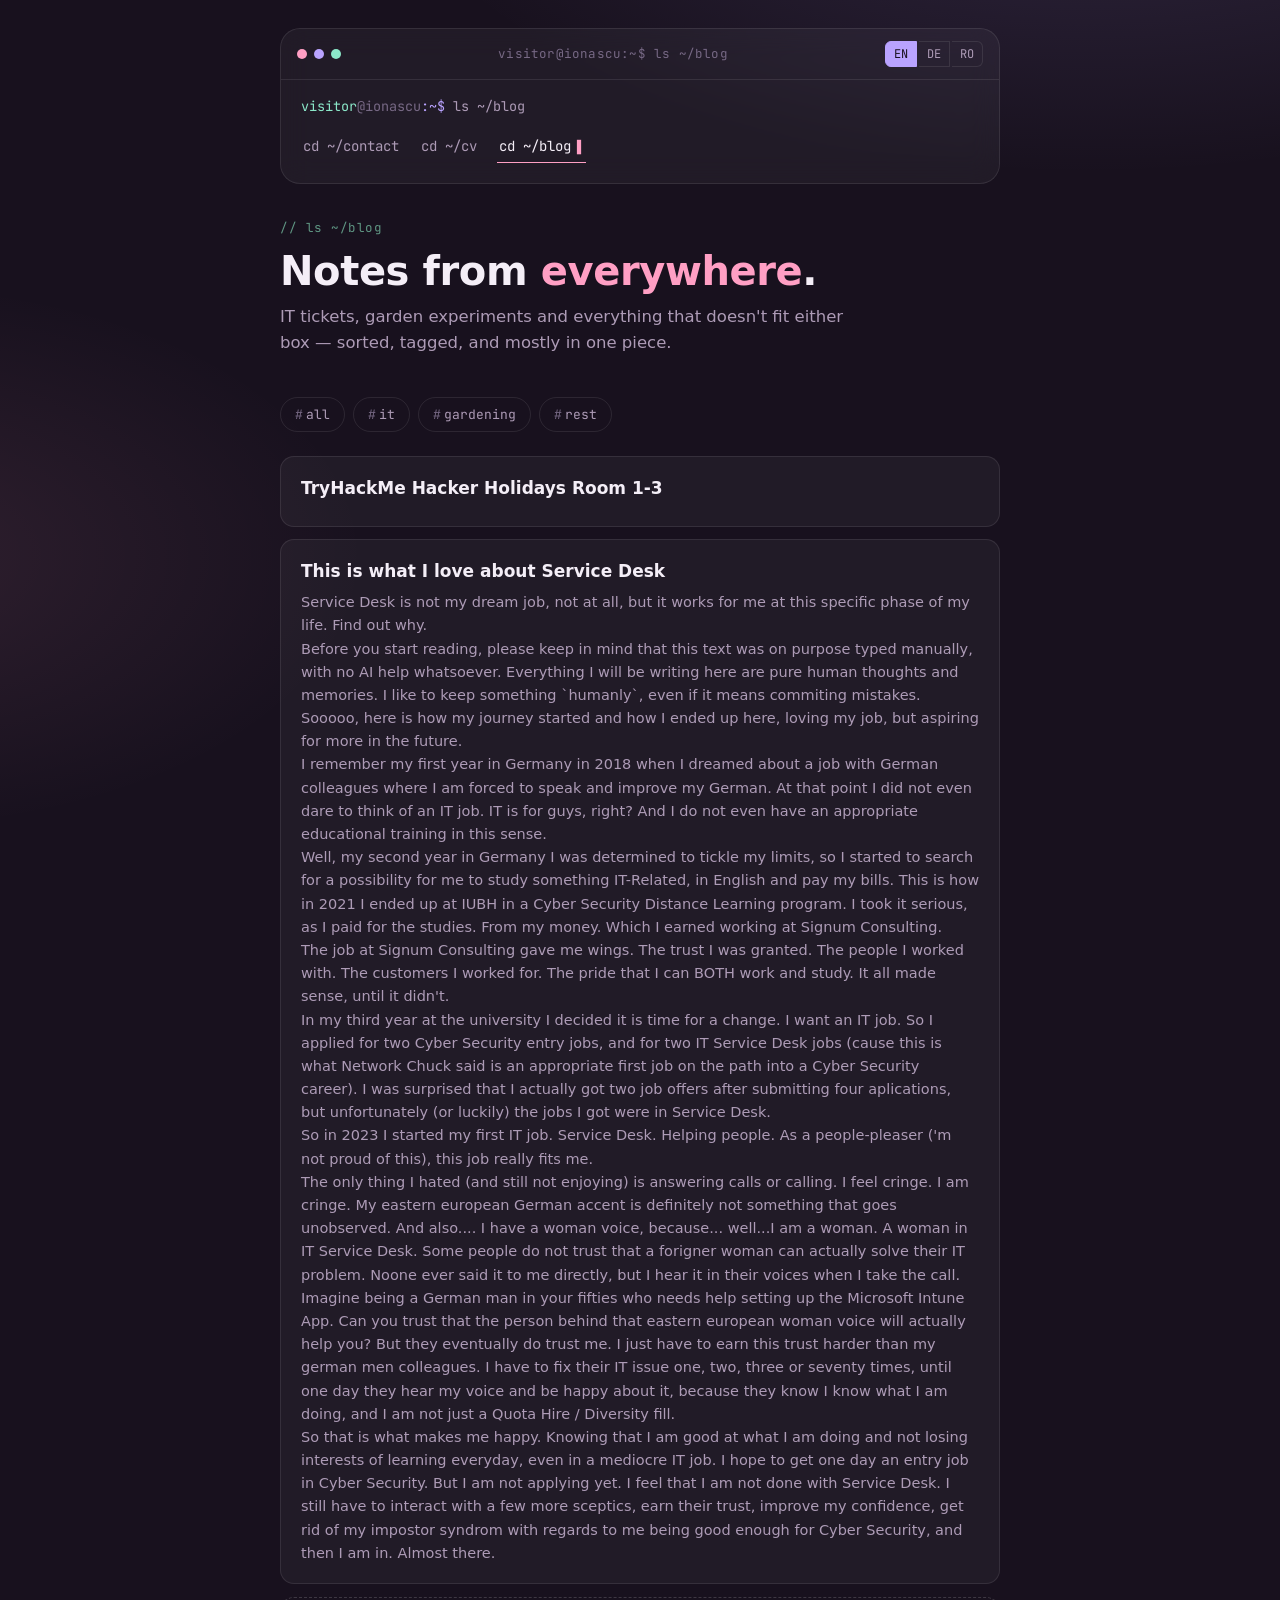
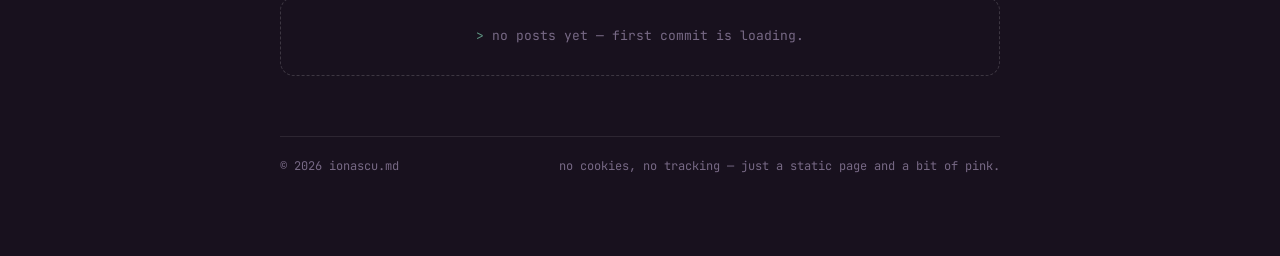
==== commit 0ca9db53: "Update blog.html 2nd post tags in HTML" ====
--- a/blog.html
+++ b/blog.html
@@ -45,6 +45,10 @@
   </div>
 
 <div class="posts">
+   <article class="post" data-cat="it">
+    <h3 data-i18n="post2_title">TryHackMe Hacker Holidays Room 1-3</h3>
+    <div class="post-body" data-i18n-html="post2_body"></div>
+  </article>
   <article class="post" data-cat="it">
     <h3 data-i18n="post1_title">This is what I love about Service Desk</h3>
     <p class="post-excerpt" data-i18n="post1_excerpt">Service Desk is not my dream job, not at all, but it works for me at this specific phase of my life. Find out why.</p>
